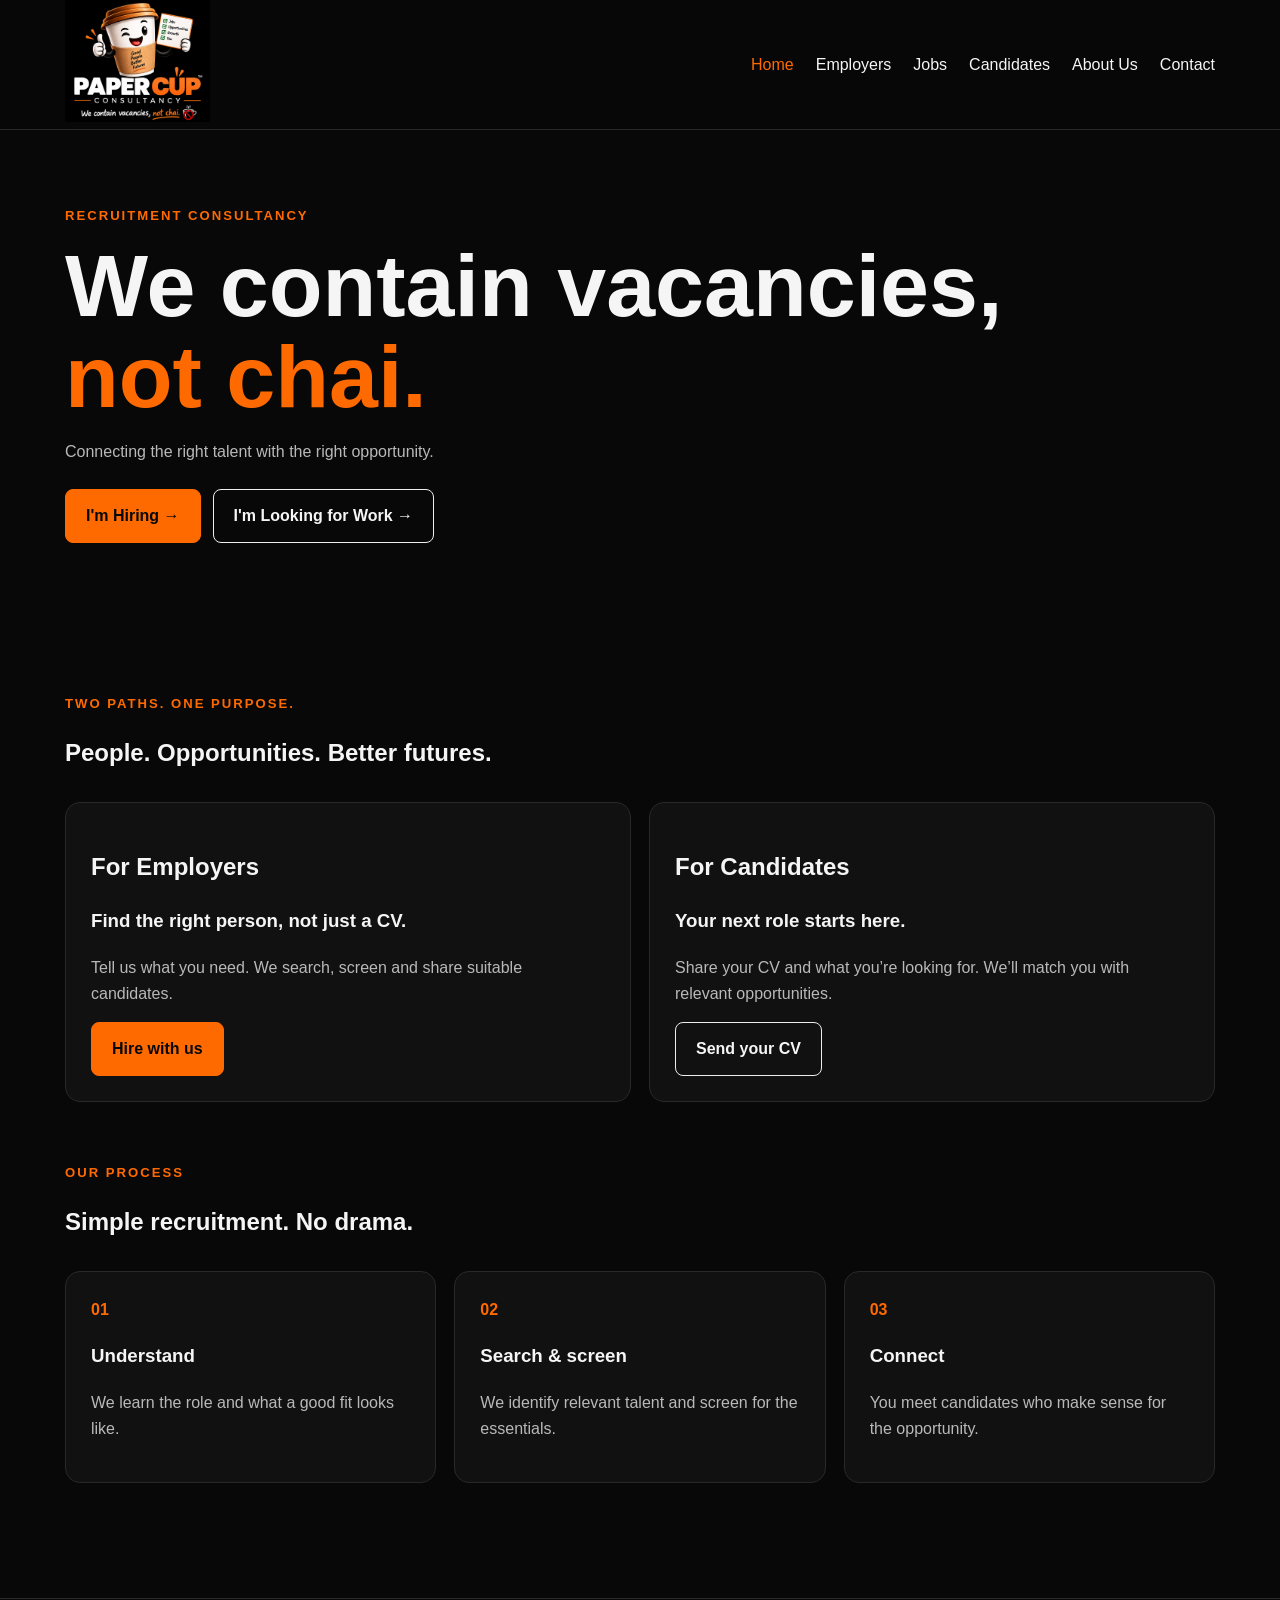
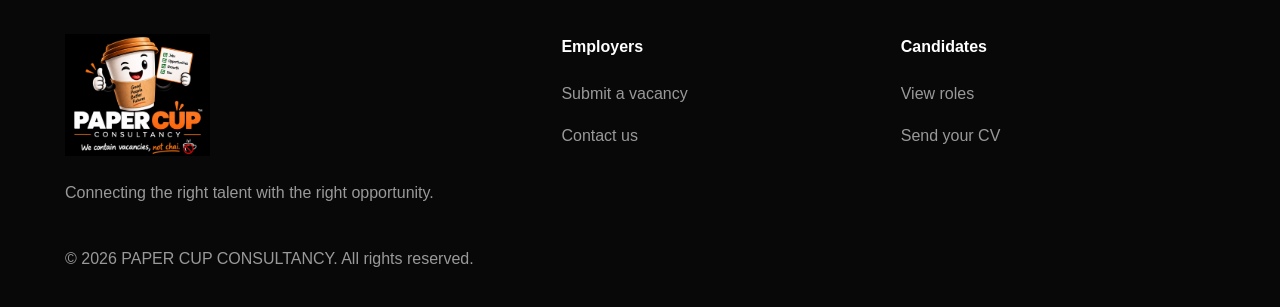
==== index.html @ 393dea78 "Add files via upload" ====
<!doctype html><html><head><meta charset="utf-8"><meta name="viewport" content="width=device-width,initial-scale=1"><title>Home | PAPER CUP CONSULTANCY</title><link rel="stylesheet" href="style.css"></head><body><header><div class="wrap nav"><a href="index.html"><img class="logo" src="logo.png" alt="PAPER CUP CONSULTANCY"></a><button class="menu" onclick="menu()">☰</button><nav class="links"><a class="on" href="index.html">Home</a><a class="" href="employers.html">Employers</a><a class="" href="jobs.html">Jobs</a><a class="" href="candidates.html">Candidates</a><a class="" href="about.html">About Us</a><a class="" href="contact.html">Contact</a></nav></div></header><main><section class="hero"><div class="wrap"><div class="k">Recruitment Consultancy</div><h1>We contain vacancies,<br><span>not chai.</span></h1><p class="lead">Connecting the right talent with the right opportunity.</p><div class="buttons"><a class="btn primary" href="employers.html">I'm Hiring →</a><a class="btn" href="jobs.html">I'm Looking for Work →</a></div></div></section><section class="page"><div class="wrap"><div class="k">Two paths. One purpose.</div><h2>People. Opportunities. Better futures.</h2><div class="grid two"><div class="box"><h2>For Employers</h2><h3>Find the right person, not just a CV.</h3><p>Tell us what you need. We search, screen and share suitable candidates.</p><a class="btn primary" href="employers.html">Hire with us</a></div><div class="box"><h2>For Candidates</h2><h3>Your next role starts here.</h3><p>Share your CV and what you’re looking for. We’ll match you with relevant opportunities.</p><a class="btn" href="candidates.html">Send your CV</a></div></div><div class="k" style="margin-top:60px">Our process</div><h2>Simple recruitment. No drama.</h2><div class="grid"><div class="card"><div class="num">01</div><h3>Understand</h3><p>We learn the role and what a good fit looks like.</p></div><div class="card"><div class="num">02</div><h3>Search & screen</h3><p>We identify relevant talent and screen for the essentials.</p></div><div class="card"><div class="num">03</div><h3>Connect</h3><p>You meet candidates who make sense for the opportunity.</p></div></div></div></section></main><footer><div class="wrap foot"><div><img class="logo" src="logo.png" alt="PAPER CUP CONSULTANCY"><p>Connecting the right talent with the right opportunity.</p></div><div><h4>Employers</h4><p><a href="employers.html">Submit a vacancy</a></p><p><a href="contact.html">Contact us</a></p></div><div><h4>Candidates</h4><p><a href="jobs.html">View roles</a></p><p><a href="candidates.html">Send your CV</a></p></div></div><div class="wrap" style="margin-top:25px">© 2026 PAPER CUP CONSULTANCY. All rights reserved.</div></footer><script src="script.js"></script></body></html>
---- style.css ----
*{box-sizing:border-box}body{margin:0;background:#080808;color:#f5f5f5;font:16px Arial,sans-serif;line-height:1.6}a{color:inherit;text-decoration:none}.wrap{max-width:1150px;width:92%;margin:auto}header{position:sticky;top:0;background:#080808ee;border-bottom:1px solid #292929;z-index:5}.nav{min-height:75px;display:flex;align-items:center;justify-content:space-between}.logo{width:145px}.links{display:flex;gap:22px}.links a:hover,.links .on{color:#ff6a00}.menu{display:none;background:#111;color:white;border:1px solid #444;border-radius:8px;padding:8px 11px}.hero,.page{padding:75px 0}.hero h1,.page h1{font-size:clamp(2.6rem,7vw,5.5rem);line-height:1.03;margin:15px 0}.hero h1 span{color:#ff6a00}.k{color:#ff6a00;font-weight:bold;letter-spacing:2px;text-transform:uppercase;font-size:.82rem}.lead,.page>div>p,.card p,.box p{color:#b9b9b9}.buttons{display:flex;gap:12px;flex-wrap:wrap;margin-top:25px}.btn{padding:13px 20px;border-radius:8px;font-weight:bold;border:1px solid #eee;display:inline-block}.primary{background:#ff6a00;color:#080808;border-color:#ff6a00}.wa{border-color:#25c56f;color:#25c56f}.grid{display:grid;grid-template-columns:repeat(3,1fr);gap:18px;margin-top:30px}.grid.two{grid-template-columns:repeat(2,1fr)}.card,.box{background:#111;border:1px solid #292929;border-radius:15px;padding:25px}.num{color:#ff6a00;font-weight:bold}.step{display:flex;gap:16px;border-bottom:1px solid #292929;padding:20px 0}.step:last-child{border:0}.circle{min-width:42px;height:42px;border:1px solid #ff6a00;border-radius:50%;display:grid;place-items:center;color:#ff6a00;font-weight:bold}.form{margin-top:25px}.fields{display:grid;grid-template-columns:1fr 1fr;gap:15px}.full{grid-column:1/-1}.field{display:flex;flex-direction:column;gap:7px}input,select,textarea{background:#090909;color:white;border:1px solid #3a3a3a;border-radius:7px;padding:12px;font:inherit}textarea{min-height:130px}footer{border-top:1px solid #292929;padding:35px 0;margin-top:40px;color:#999}.foot{display:grid;grid-template-columns:1.5fr 1fr 1fr;gap:25px}.foot h4{color:#fff;margin-top:0}.empty{text-align:center;border:1px dashed #444;border-radius:15px;padding:45px}li{margin:10px 0}li::marker{color:#25c56f}@media(max-width:760px){.links{display:none;position:absolute;top:75px;left:4%;right:4%;background:#0d0d0d;padding:12px;flex-direction:column}.links.open{display:flex}.menu{display:block}.grid,.grid.two,.foot,.fields{grid-template-columns:1fr}.full{grid-column:auto}.hero,.page{padding:55px 0}.logo{width:120px}}
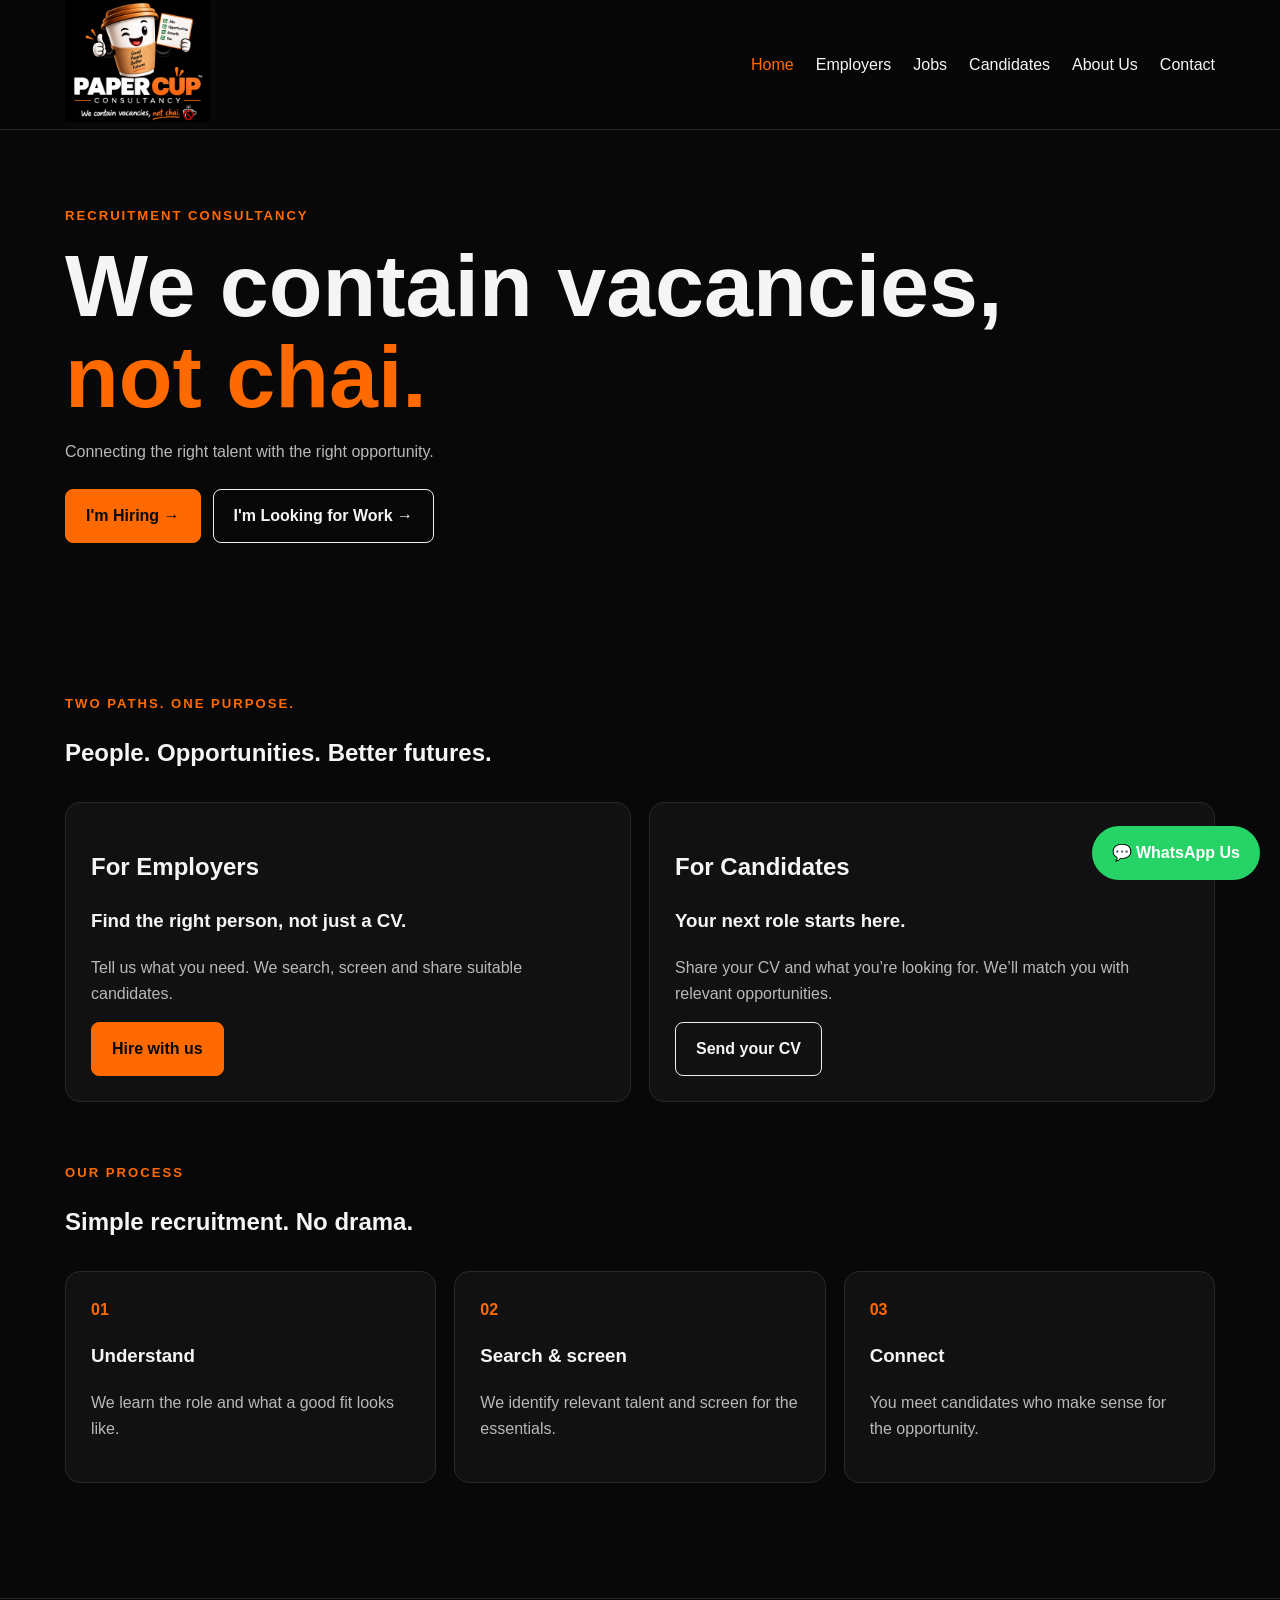
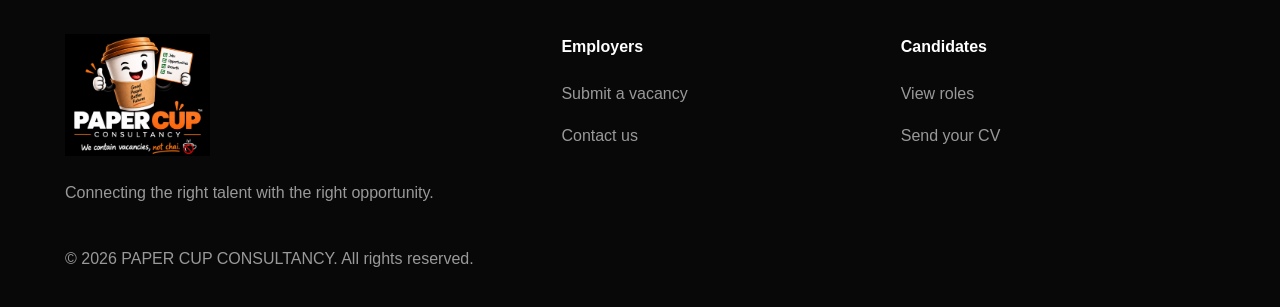
==== commit 50a7b720: "Update index.html" ====
--- a/index.html
+++ b/index.html
@@ -1 +1,3 @@
-<!doctype html><html><head><meta charset="utf-8"><meta name="viewport" content="width=device-width,initial-scale=1"><title>Home | PAPER CUP CONSULTANCY</title><link rel="stylesheet" href="style.css"></head><body><header><div class="wrap nav"><a href="index.html"><img class="logo" src="logo.png" alt="PAPER CUP CONSULTANCY"></a><button class="menu" onclick="menu()">☰</button><nav class="links"><a class="on" href="index.html">Home</a><a class="" href="employers.html">Employers</a><a class="" href="jobs.html">Jobs</a><a class="" href="candidates.html">Candidates</a><a class="" href="about.html">About Us</a><a class="" href="contact.html">Contact</a></nav></div></header><main><section class="hero"><div class="wrap"><div class="k">Recruitment Consultancy</div><h1>We contain vacancies,<br><span>not chai.</span></h1><p class="lead">Connecting the right talent with the right opportunity.</p><div class="buttons"><a class="btn primary" href="employers.html">I'm Hiring →</a><a class="btn" href="jobs.html">I'm Looking for Work →</a></div></div></section><section class="page"><div class="wrap"><div class="k">Two paths. One purpose.</div><h2>People. Opportunities. Better futures.</h2><div class="grid two"><div class="box"><h2>For Employers</h2><h3>Find the right person, not just a CV.</h3><p>Tell us what you need. We search, screen and share suitable candidates.</p><a class="btn primary" href="employers.html">Hire with us</a></div><div class="box"><h2>For Candidates</h2><h3>Your next role starts here.</h3><p>Share your CV and what you’re looking for. We’ll match you with relevant opportunities.</p><a class="btn" href="candidates.html">Send your CV</a></div></div><div class="k" style="margin-top:60px">Our process</div><h2>Simple recruitment. No drama.</h2><div class="grid"><div class="card"><div class="num">01</div><h3>Understand</h3><p>We learn the role and what a good fit looks like.</p></div><div class="card"><div class="num">02</div><h3>Search & screen</h3><p>We identify relevant talent and screen for the essentials.</p></div><div class="card"><div class="num">03</div><h3>Connect</h3><p>You meet candidates who make sense for the opportunity.</p></div></div></div></section></main><footer><div class="wrap foot"><div><img class="logo" src="logo.png" alt="PAPER CUP CONSULTANCY"><p>Connecting the right talent with the right opportunity.</p></div><div><h4>Employers</h4><p><a href="employers.html">Submit a vacancy</a></p><p><a href="contact.html">Contact us</a></p></div><div><h4>Candidates</h4><p><a href="jobs.html">View roles</a></p><p><a href="candidates.html">Send your CV</a></p></div></div><div class="wrap" style="margin-top:25px">© 2026 PAPER CUP CONSULTANCY. All rights reserved.</div></footer><script src="script.js"></script></body></html>+<!doctype html><html><head><meta charset="utf-8"><meta name="viewport" content="width=device-width,initial-scale=1"><title>Home | PAPER CUP CONSULTANCY</title><link rel="stylesheet" href="style.css"></head><body><header><div class="wrap nav"><a href="index.html"><img class="logo" src="logo.png" alt="PAPER CUP CONSULTANCY"></a><button class="menu" onclick="menu()">☰</button><nav class="links"><a class="on" href="index.html">Home</a><a class="" href="employers.html">Employers</a><a class="" href="jobs.html">Jobs</a><a class="" href="candidates.html">Candidates</a><a class="" href="about.html">About Us</a><a class="" href="contact.html">Contact</a></nav></div></header><main><section class="hero"><div class="wrap"><div class="k">Recruitment Consultancy</div><h1>We contain vacancies,<br><span>not chai.</span></h1><p class="lead">Connecting the right talent with the right opportunity.</p><div class="buttons"><a class="btn primary" href="employers.html">I'm Hiring →</a><a class="btn" href="jobs.html">I'm Looking for Work →</a></div></div></section><section class="page"><div class="wrap"><div class="k">Two paths. One purpose.</div><h2>People. Opportunities. Better futures.</h2><div class="grid two"><div class="box"><h2>For Employers</h2><h3>Find the right person, not just a CV.</h3><p>Tell us what you need. We search, screen and share suitable candidates.</p><a class="btn primary" href="employers.html">Hire with us</a></div><div class="box"><h2>For Candidates</h2><h3>Your next role starts here.</h3><p>Share your CV and what you’re looking for. We’ll match you with relevant opportunities.</p><a class="btn" href="candidates.html">Send your CV</a></div></div><div class="k" style="margin-top:60px">Our process</div><h2>Simple recruitment. No drama.</h2><div class="grid"><div class="card"><div class="num">01</div><h3>Understand</h3><p>We learn the role and what a good fit looks like.</p></div><div class="card"><div class="num">02</div><h3>Search & screen</h3><p>We identify relevant talent and screen for the essentials.</p></div><div class="card"><div class="num">03</div><h3>Connect</h3><p>You meet candidates who make sense for the opportunity.</p></div></div></div></section></main><footer><div class="wrap foot"><div><img class="logo" src="logo.png" alt="PAPER CUP CONSULTANCY"><p>Connecting the right talent with the right opportunity.</p></div><div><h4>Employers</h4><p><a href="employers.html">Submit a vacancy</a></p><p><a href="contact.html">Contact us</a></p></div><div><h4>Candidates</h4><p><a href="jobs.html">View roles</a></p><p><a href="candidates.html">Send your CV</a></p></div></div><div class="wrap" style="margin-top:25px">© 2026 PAPER CUP CONSULTANCY. All rights reserved.</div></footer><script src="script.js"></script><a href="https://wa.me/917028877510" target="_blank" style="position:fixed;bottom:20px;right:20px;background:#25D366;color:white;padding:14px 20px;border-radius:50px;text-decoration:none;font-weight:bold;z-index:9999;">
+💬 WhatsApp Us
+</a></body></html>
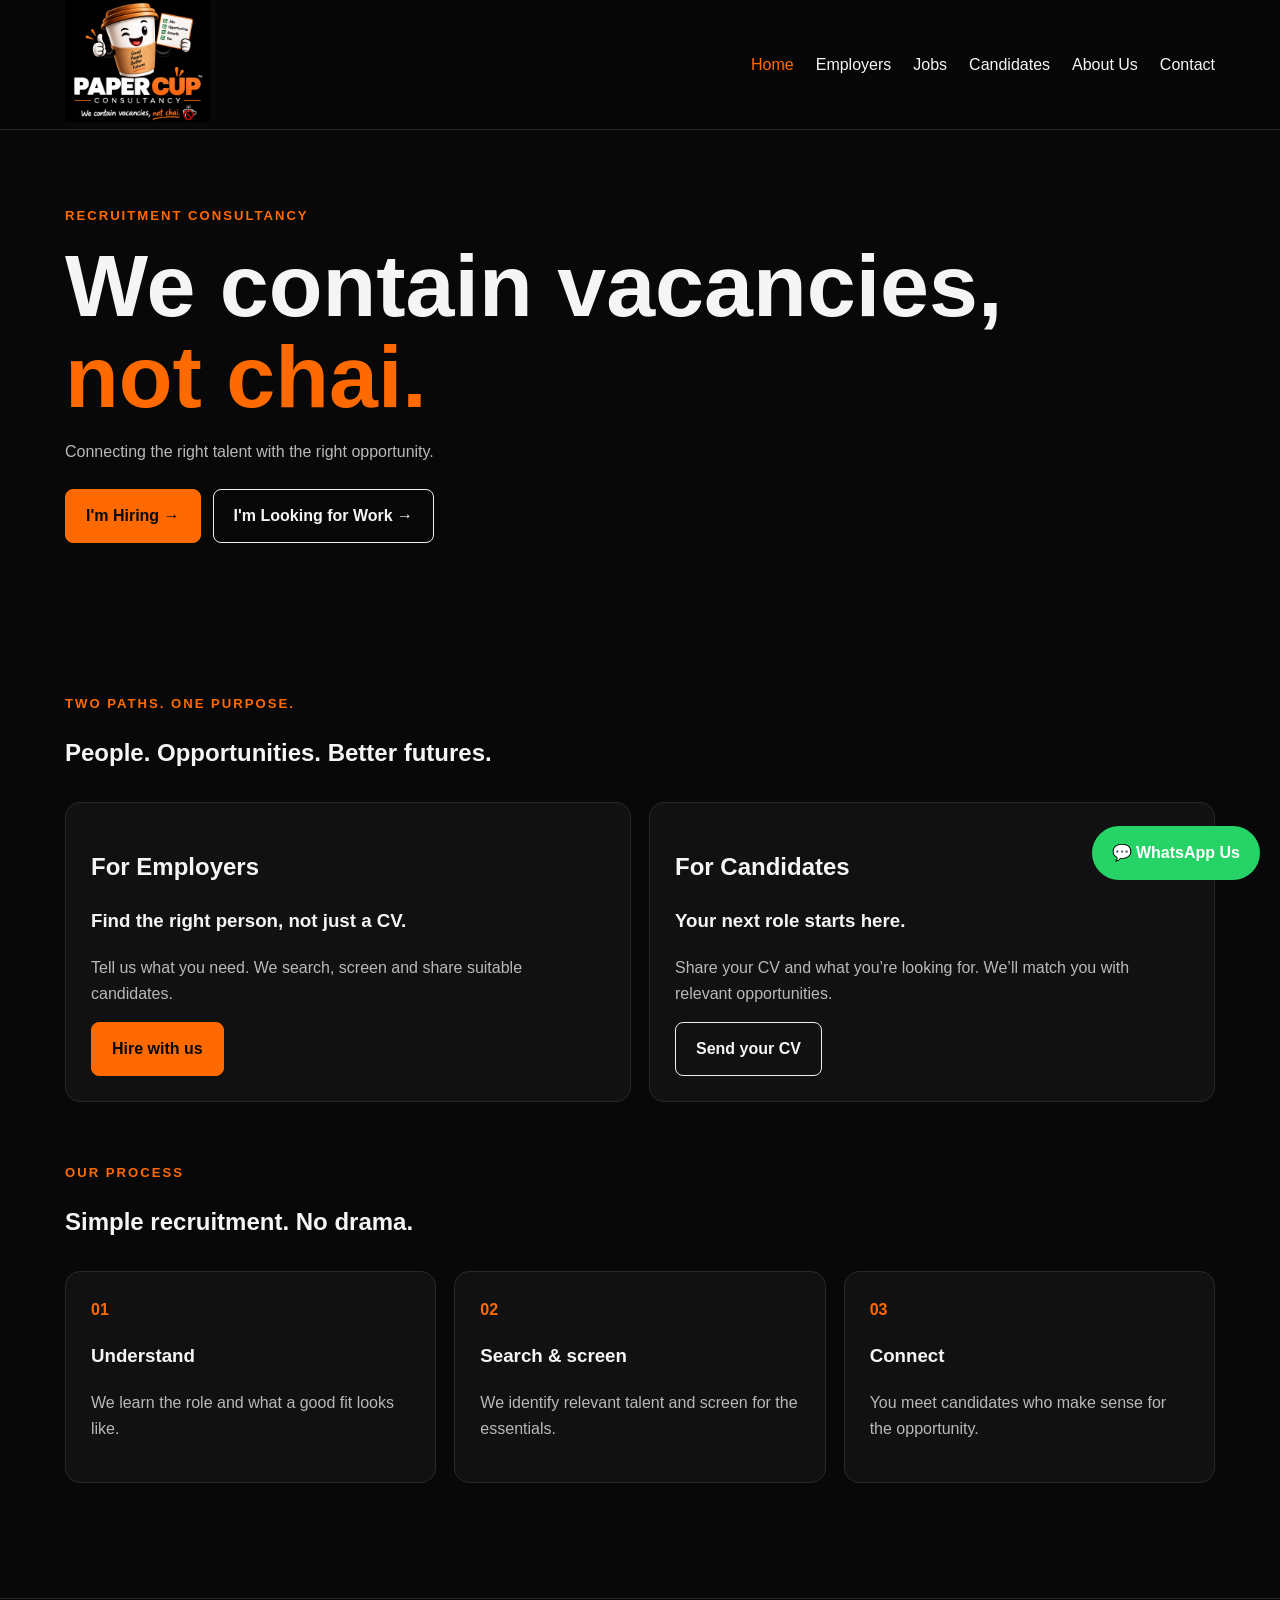
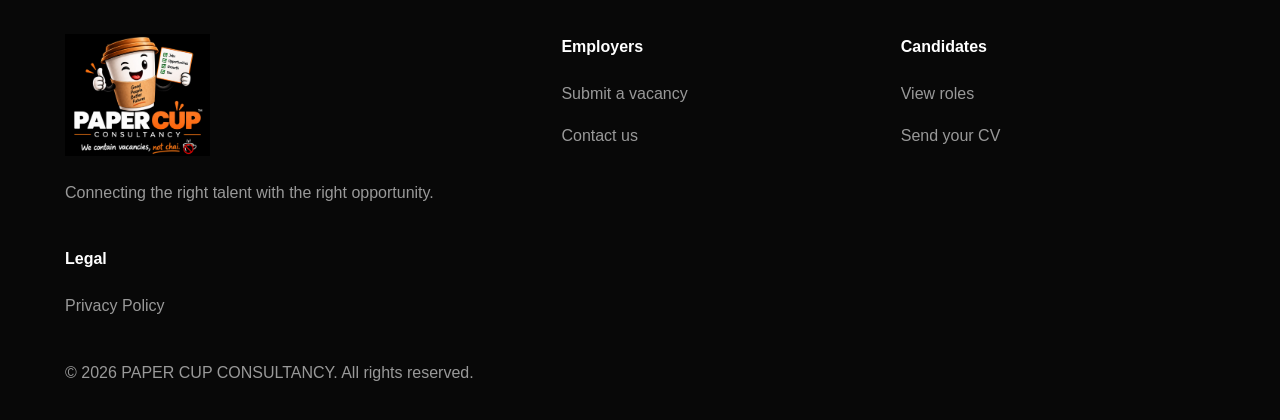
==== commit b32ed825: "Update index.html" ====
--- a/index.html
+++ b/index.html
@@ -1,3 +1,3 @@
-<!doctype html><html><head><meta charset="utf-8"><meta name="viewport" content="width=device-width,initial-scale=1"><title>Home | PAPER CUP CONSULTANCY</title><link rel="stylesheet" href="style.css"></head><body><header><div class="wrap nav"><a href="index.html"><img class="logo" src="logo.png" alt="PAPER CUP CONSULTANCY"></a><button class="menu" onclick="menu()">☰</button><nav class="links"><a class="on" href="index.html">Home</a><a class="" href="employers.html">Employers</a><a class="" href="jobs.html">Jobs</a><a class="" href="candidates.html">Candidates</a><a class="" href="about.html">About Us</a><a class="" href="contact.html">Contact</a></nav></div></header><main><section class="hero"><div class="wrap"><div class="k">Recruitment Consultancy</div><h1>We contain vacancies,<br><span>not chai.</span></h1><p class="lead">Connecting the right talent with the right opportunity.</p><div class="buttons"><a class="btn primary" href="employers.html">I'm Hiring →</a><a class="btn" href="jobs.html">I'm Looking for Work →</a></div></div></section><section class="page"><div class="wrap"><div class="k">Two paths. One purpose.</div><h2>People. Opportunities. Better futures.</h2><div class="grid two"><div class="box"><h2>For Employers</h2><h3>Find the right person, not just a CV.</h3><p>Tell us what you need. We search, screen and share suitable candidates.</p><a class="btn primary" href="employers.html">Hire with us</a></div><div class="box"><h2>For Candidates</h2><h3>Your next role starts here.</h3><p>Share your CV and what you’re looking for. We’ll match you with relevant opportunities.</p><a class="btn" href="candidates.html">Send your CV</a></div></div><div class="k" style="margin-top:60px">Our process</div><h2>Simple recruitment. No drama.</h2><div class="grid"><div class="card"><div class="num">01</div><h3>Understand</h3><p>We learn the role and what a good fit looks like.</p></div><div class="card"><div class="num">02</div><h3>Search & screen</h3><p>We identify relevant talent and screen for the essentials.</p></div><div class="card"><div class="num">03</div><h3>Connect</h3><p>You meet candidates who make sense for the opportunity.</p></div></div></div></section></main><footer><div class="wrap foot"><div><img class="logo" src="logo.png" alt="PAPER CUP CONSULTANCY"><p>Connecting the right talent with the right opportunity.</p></div><div><h4>Employers</h4><p><a href="employers.html">Submit a vacancy</a></p><p><a href="contact.html">Contact us</a></p></div><div><h4>Candidates</h4><p><a href="jobs.html">View roles</a></p><p><a href="candidates.html">Send your CV</a></p></div></div><div class="wrap" style="margin-top:25px">© 2026 PAPER CUP CONSULTANCY. All rights reserved.</div></footer><script src="script.js"></script><a href="https://wa.me/917028877510" target="_blank" style="position:fixed;bottom:20px;right:20px;background:#25D366;color:white;padding:14px 20px;border-radius:50px;text-decoration:none;font-weight:bold;z-index:9999;">
+<!doctype html><html><head><meta charset="utf-8"><meta name="viewport" content="width=device-width,initial-scale=1"><title>Home | PAPER CUP CONSULTANCY</title><link rel="stylesheet" href="style.css"></head><body><header><div class="wrap nav"><a href="index.html"><img class="logo" src="logo.png" alt="PAPER CUP CONSULTANCY"></a><button class="menu" onclick="menu()">☰</button><nav class="links"><a class="on" href="index.html">Home</a><a class="" href="employers.html">Employers</a><a class="" href="jobs.html">Jobs</a><a class="" href="candidates.html">Candidates</a><a class="" href="about.html">About Us</a><a class="" href="contact.html">Contact</a></nav></div></header><main><section class="hero"><div class="wrap"><div class="k">Recruitment Consultancy</div><h1>We contain vacancies,<br><span>not chai.</span></h1><p class="lead">Connecting the right talent with the right opportunity.</p><div class="buttons"><a class="btn primary" href="employers.html">I'm Hiring →</a><a class="btn" href="jobs.html">I'm Looking for Work →</a></div></div></section><section class="page"><div class="wrap"><div class="k">Two paths. One purpose.</div><h2>People. Opportunities. Better futures.</h2><div class="grid two"><div class="box"><h2>For Employers</h2><h3>Find the right person, not just a CV.</h3><p>Tell us what you need. We search, screen and share suitable candidates.</p><a class="btn primary" href="employers.html">Hire with us</a></div><div class="box"><h2>For Candidates</h2><h3>Your next role starts here.</h3><p>Share your CV and what you’re looking for. We’ll match you with relevant opportunities.</p><a class="btn" href="candidates.html">Send your CV</a></div></div><div class="k" style="margin-top:60px">Our process</div><h2>Simple recruitment. No drama.</h2><div class="grid"><div class="card"><div class="num">01</div><h3>Understand</h3><p>We learn the role and what a good fit looks like.</p></div><div class="card"><div class="num">02</div><h3>Search & screen</h3><p>We identify relevant talent and screen for the essentials.</p></div><div class="card"><div class="num">03</div><h3>Connect</h3><p>You meet candidates who make sense for the opportunity.</p></div></div></div></section></main><footer><div class="wrap foot"><div><img class="logo" src="logo.png" alt="PAPER CUP CONSULTANCY"><p>Connecting the right talent with the right opportunity.</p></div><div><h4>Employers</h4><p><a href="employers.html">Submit a vacancy</a></p><p><a href="contact.html">Contact us</a></p></div><div><h4>Candidates</h4><p><a href="jobs.html">View roles</a></p><p><a href="candidates.html">Send your CV</a></p></div><div><h4>Legal</h4><p><a href="privacy-policy.html">Privacy Policy</a></p></div></div><div class="wrap" style="margin-top:25px">© 2026 PAPER CUP CONSULTANCY. All rights reserved.</div></footer><script src="script.js"></script><a href="https://wa.me/917028877510" target="_blank" style="position:fixed;bottom:20px;right:20px;background:#25D366;color:white;padding:14px 20px;border-radius:50px;text-decoration:none;font-weight:bold;z-index:9999;">
 💬 WhatsApp Us
 </a></body></html>
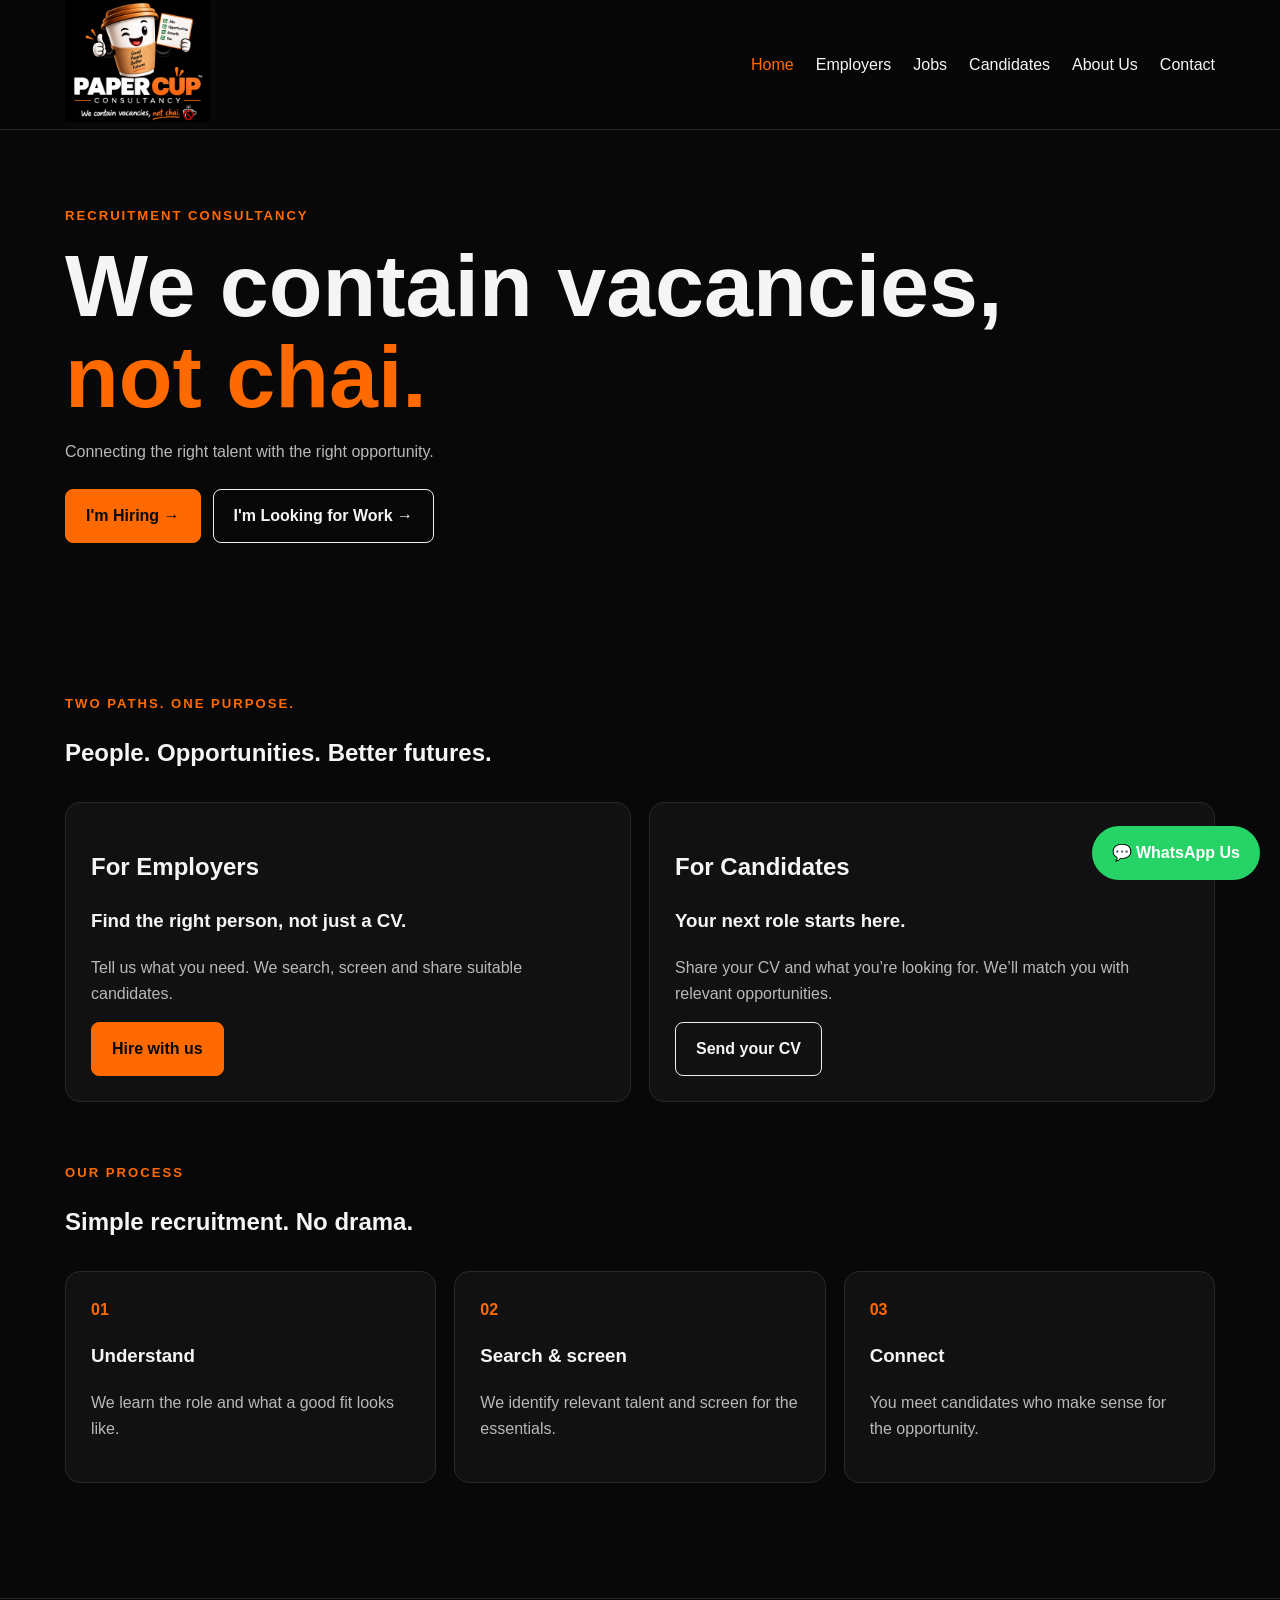
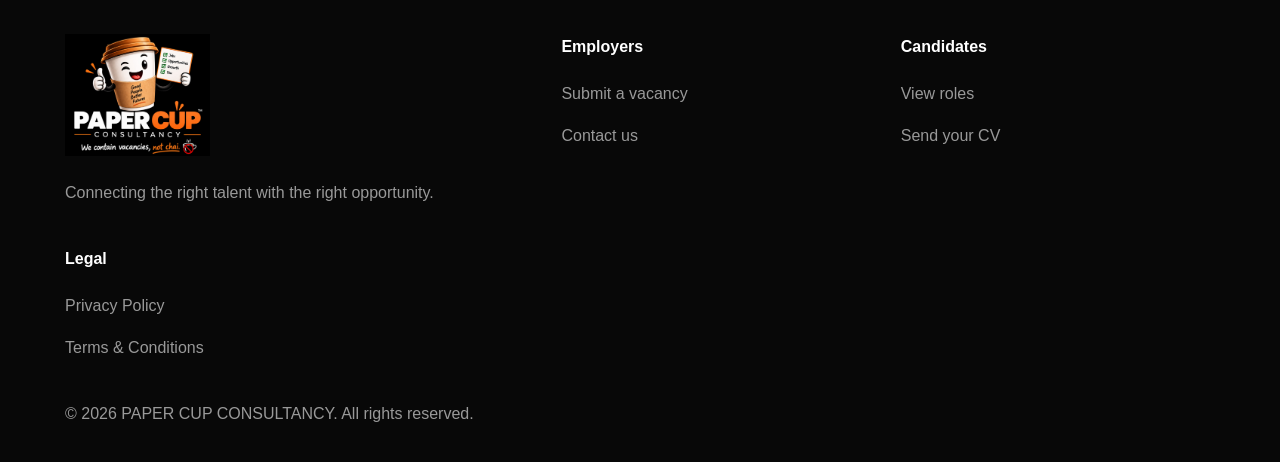
==== commit 0e5c2e0b: "Update index.html" ====
--- a/index.html
+++ b/index.html
@@ -1,3 +1,3 @@
-<!doctype html><html><head><meta charset="utf-8"><meta name="viewport" content="width=device-width,initial-scale=1"><title>Home | PAPER CUP CONSULTANCY</title><link rel="stylesheet" href="style.css"></head><body><header><div class="wrap nav"><a href="index.html"><img class="logo" src="logo.png" alt="PAPER CUP CONSULTANCY"></a><button class="menu" onclick="menu()">☰</button><nav class="links"><a class="on" href="index.html">Home</a><a class="" href="employers.html">Employers</a><a class="" href="jobs.html">Jobs</a><a class="" href="candidates.html">Candidates</a><a class="" href="about.html">About Us</a><a class="" href="contact.html">Contact</a></nav></div></header><main><section class="hero"><div class="wrap"><div class="k">Recruitment Consultancy</div><h1>We contain vacancies,<br><span>not chai.</span></h1><p class="lead">Connecting the right talent with the right opportunity.</p><div class="buttons"><a class="btn primary" href="employers.html">I'm Hiring →</a><a class="btn" href="jobs.html">I'm Looking for Work →</a></div></div></section><section class="page"><div class="wrap"><div class="k">Two paths. One purpose.</div><h2>People. Opportunities. Better futures.</h2><div class="grid two"><div class="box"><h2>For Employers</h2><h3>Find the right person, not just a CV.</h3><p>Tell us what you need. We search, screen and share suitable candidates.</p><a class="btn primary" href="employers.html">Hire with us</a></div><div class="box"><h2>For Candidates</h2><h3>Your next role starts here.</h3><p>Share your CV and what you’re looking for. We’ll match you with relevant opportunities.</p><a class="btn" href="candidates.html">Send your CV</a></div></div><div class="k" style="margin-top:60px">Our process</div><h2>Simple recruitment. No drama.</h2><div class="grid"><div class="card"><div class="num">01</div><h3>Understand</h3><p>We learn the role and what a good fit looks like.</p></div><div class="card"><div class="num">02</div><h3>Search & screen</h3><p>We identify relevant talent and screen for the essentials.</p></div><div class="card"><div class="num">03</div><h3>Connect</h3><p>You meet candidates who make sense for the opportunity.</p></div></div></div></section></main><footer><div class="wrap foot"><div><img class="logo" src="logo.png" alt="PAPER CUP CONSULTANCY"><p>Connecting the right talent with the right opportunity.</p></div><div><h4>Employers</h4><p><a href="employers.html">Submit a vacancy</a></p><p><a href="contact.html">Contact us</a></p></div><div><h4>Candidates</h4><p><a href="jobs.html">View roles</a></p><p><a href="candidates.html">Send your CV</a></p></div><div><h4>Legal</h4><p><a href="privacy-policy.html">Privacy Policy</a></p></div></div><div class="wrap" style="margin-top:25px">© 2026 PAPER CUP CONSULTANCY. All rights reserved.</div></footer><script src="script.js"></script><a href="https://wa.me/917028877510" target="_blank" style="position:fixed;bottom:20px;right:20px;background:#25D366;color:white;padding:14px 20px;border-radius:50px;text-decoration:none;font-weight:bold;z-index:9999;">
+<!doctype html><html><head><meta charset="utf-8"><meta name="viewport" content="width=device-width,initial-scale=1"><title>Home | PAPER CUP CONSULTANCY</title><link rel="stylesheet" href="style.css"></head><body><header><div class="wrap nav"><a href="index.html"><img class="logo" src="logo.png" alt="PAPER CUP CONSULTANCY"></a><button class="menu" onclick="menu()">☰</button><nav class="links"><a class="on" href="index.html">Home</a><a class="" href="employers.html">Employers</a><a class="" href="jobs.html">Jobs</a><a class="" href="candidates.html">Candidates</a><a class="" href="about.html">About Us</a><a class="" href="contact.html">Contact</a></nav></div></header><main><section class="hero"><div class="wrap"><div class="k">Recruitment Consultancy</div><h1>We contain vacancies,<br><span>not chai.</span></h1><p class="lead">Connecting the right talent with the right opportunity.</p><div class="buttons"><a class="btn primary" href="employers.html">I'm Hiring →</a><a class="btn" href="jobs.html">I'm Looking for Work →</a></div></div></section><section class="page"><div class="wrap"><div class="k">Two paths. One purpose.</div><h2>People. Opportunities. Better futures.</h2><div class="grid two"><div class="box"><h2>For Employers</h2><h3>Find the right person, not just a CV.</h3><p>Tell us what you need. We search, screen and share suitable candidates.</p><a class="btn primary" href="employers.html">Hire with us</a></div><div class="box"><h2>For Candidates</h2><h3>Your next role starts here.</h3><p>Share your CV and what you’re looking for. We’ll match you with relevant opportunities.</p><a class="btn" href="candidates.html">Send your CV</a></div></div><div class="k" style="margin-top:60px">Our process</div><h2>Simple recruitment. No drama.</h2><div class="grid"><div class="card"><div class="num">01</div><h3>Understand</h3><p>We learn the role and what a good fit looks like.</p></div><div class="card"><div class="num">02</div><h3>Search & screen</h3><p>We identify relevant talent and screen for the essentials.</p></div><div class="card"><div class="num">03</div><h3>Connect</h3><p>You meet candidates who make sense for the opportunity.</p></div></div></div></section></main><footer><div class="wrap foot"><div><img class="logo" src="logo.png" alt="PAPER CUP CONSULTANCY"><p>Connecting the right talent with the right opportunity.</p></div><div><h4>Employers</h4><p><a href="employers.html">Submit a vacancy</a></p><p><a href="contact.html">Contact us</a></p></div><div><h4>Candidates</h4><p><a href="jobs.html">View roles</a></p><p><a href="candidates.html">Send your CV</a></p></div><div><h4>Legal</h4><p><a href="privacy-policy.html">Privacy Policy</a></p><p><a href="terms-and-conditions.html">Terms & Conditions</a></p></div></div><div class="wrap" style="margin-top:25px">© 2026 PAPER CUP CONSULTANCY. All rights reserved.</div></footer><script src="script.js"></script><a href="https://wa.me/917028877510" target="_blank" style="position:fixed;bottom:20px;right:20px;background:#25D366;color:white;padding:14px 20px;border-radius:50px;text-decoration:none;font-weight:bold;z-index:9999;">
 💬 WhatsApp Us
 </a></body></html>
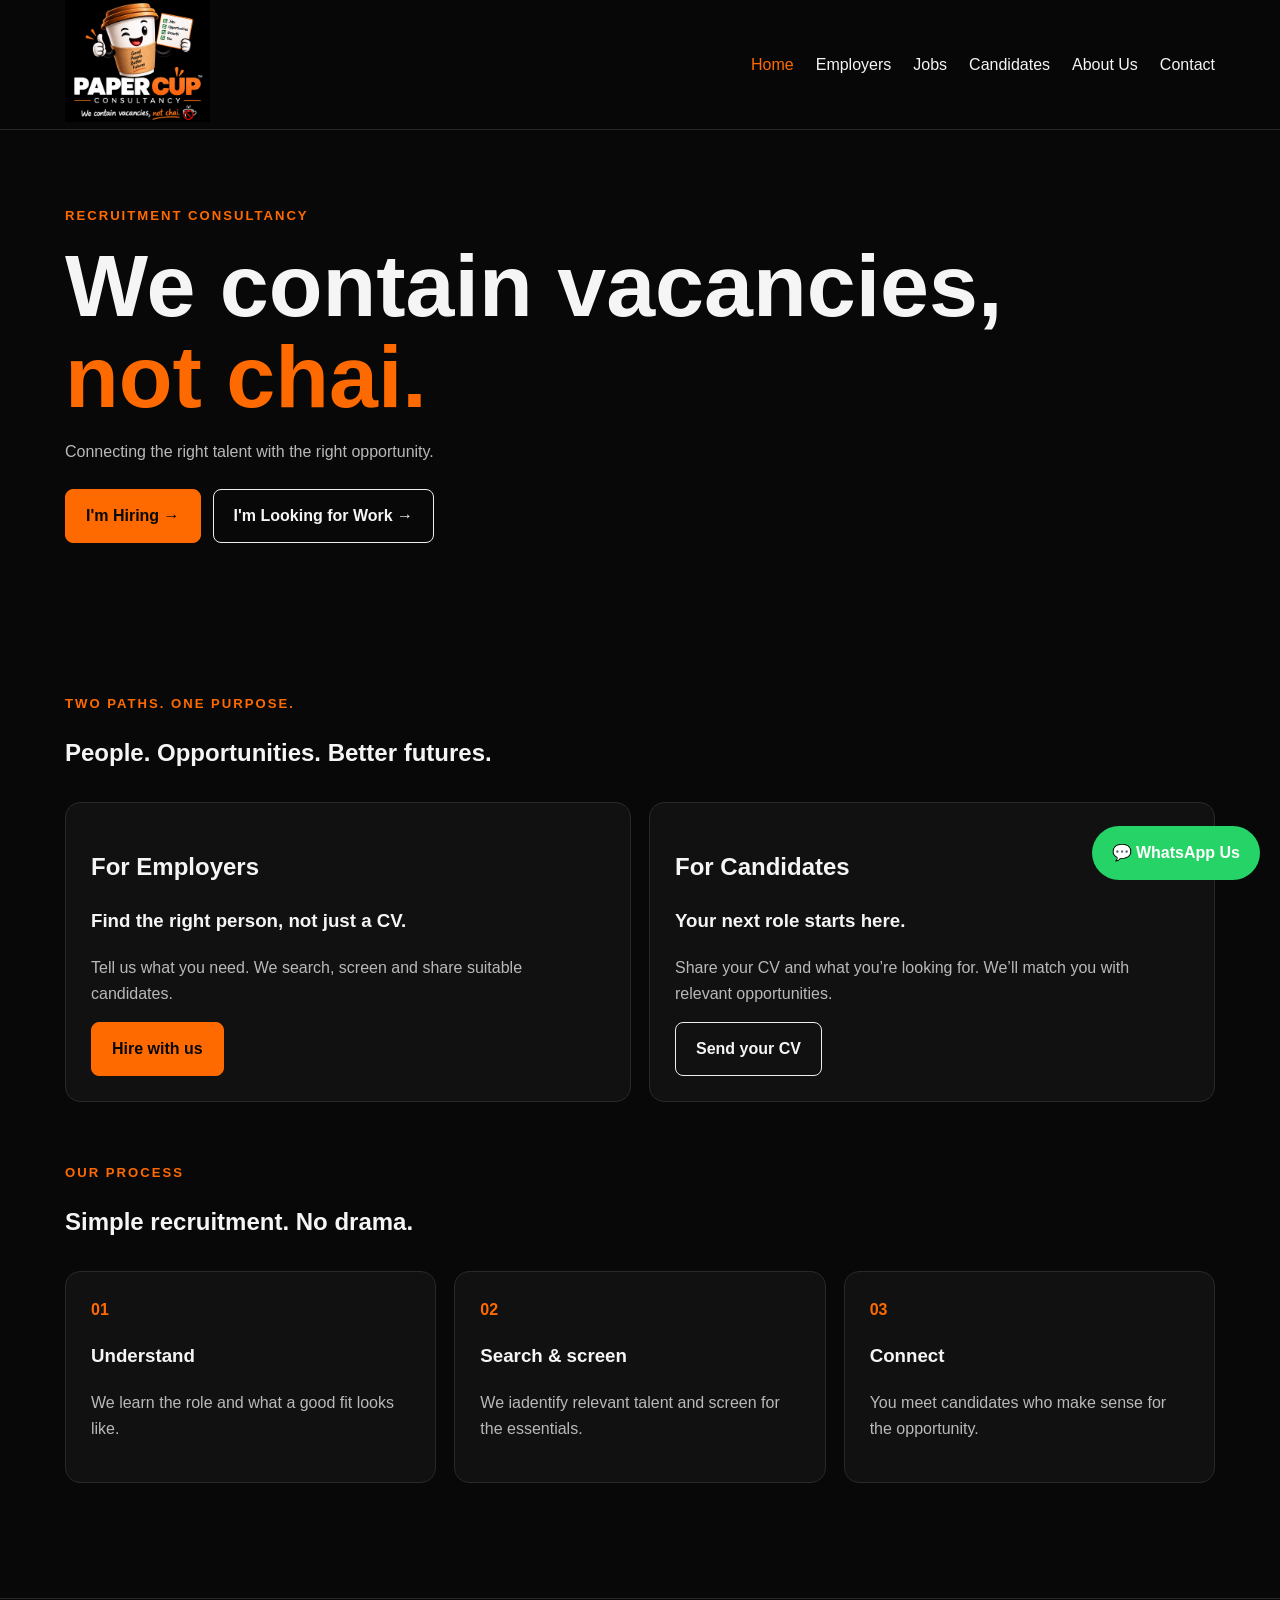
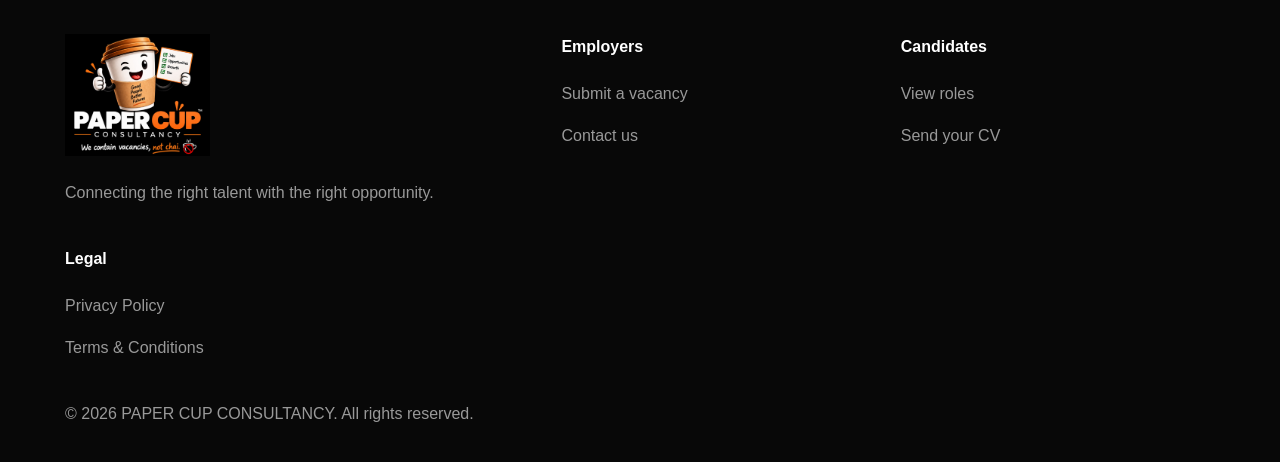
==== commit b06e759e: "Update index.html" ====
--- a/index.html
+++ b/index.html
@@ -1,3 +1,3 @@
-<!doctype html><html><head><meta charset="utf-8"><meta name="viewport" content="width=device-width,initial-scale=1"><title>Home | PAPER CUP CONSULTANCY</title><link rel="stylesheet" href="style.css"></head><body><header><div class="wrap nav"><a href="index.html"><img class="logo" src="logo.png" alt="PAPER CUP CONSULTANCY"></a><button class="menu" onclick="menu()">☰</button><nav class="links"><a class="on" href="index.html">Home</a><a class="" href="employers.html">Employers</a><a class="" href="jobs.html">Jobs</a><a class="" href="candidates.html">Candidates</a><a class="" href="about.html">About Us</a><a class="" href="contact.html">Contact</a></nav></div></header><main><section class="hero"><div class="wrap"><div class="k">Recruitment Consultancy</div><h1>We contain vacancies,<br><span>not chai.</span></h1><p class="lead">Connecting the right talent with the right opportunity.</p><div class="buttons"><a class="btn primary" href="employers.html">I'm Hiring →</a><a class="btn" href="jobs.html">I'm Looking for Work →</a></div></div></section><section class="page"><div class="wrap"><div class="k">Two paths. One purpose.</div><h2>People. Opportunities. Better futures.</h2><div class="grid two"><div class="box"><h2>For Employers</h2><h3>Find the right person, not just a CV.</h3><p>Tell us what you need. We search, screen and share suitable candidates.</p><a class="btn primary" href="employers.html">Hire with us</a></div><div class="box"><h2>For Candidates</h2><h3>Your next role starts here.</h3><p>Share your CV and what you’re looking for. We’ll match you with relevant opportunities.</p><a class="btn" href="candidates.html">Send your CV</a></div></div><div class="k" style="margin-top:60px">Our process</div><h2>Simple recruitment. No drama.</h2><div class="grid"><div class="card"><div class="num">01</div><h3>Understand</h3><p>We learn the role and what a good fit looks like.</p></div><div class="card"><div class="num">02</div><h3>Search & screen</h3><p>We identify relevant talent and screen for the essentials.</p></div><div class="card"><div class="num">03</div><h3>Connect</h3><p>You meet candidates who make sense for the opportunity.</p></div></div></div></section></main><footer><div class="wrap foot"><div><img class="logo" src="logo.png" alt="PAPER CUP CONSULTANCY"><p>Connecting the right talent with the right opportunity.</p></div><div><h4>Employers</h4><p><a href="employers.html">Submit a vacancy</a></p><p><a href="contact.html">Contact us</a></p></div><div><h4>Candidates</h4><p><a href="jobs.html">View roles</a></p><p><a href="candidates.html">Send your CV</a></p></div><div><h4>Legal</h4><p><a href="privacy-policy.html">Privacy Policy</a></p><p><a href="terms-and-conditions.html">Terms & Conditions</a></p></div></div><div class="wrap" style="margin-top:25px">© 2026 PAPER CUP CONSULTANCY. All rights reserved.</div></footer><script src="script.js"></script><a href="https://wa.me/917028877510" target="_blank" style="position:fixed;bottom:20px;right:20px;background:#25D366;color:white;padding:14px 20px;border-radius:50px;text-decoration:none;font-weight:bold;z-index:9999;">
+<!doctype html><html><head><meta charset="utf-8"><meta name="viewport" content="width=device-width,initial-scale=1"><title>Home | PAPER CUP CONSULTANCY</title><link rel="stylesheet" href="style.css"></head><body><header><div class="wrap nav"><a href="index.html"><img class="logo" src="logo.png" alt="PAPER CUP CONSULTANCY"></a><button class="menu" onclick="menu()">☰</button><nav class="links"><a class="on" href="index.html">Home</a><a class="" href="employers.html">Employers</a><a class="" href="jobs.html">Jobs</a><a class="" href="candidates.html">Candidates</a><a class="" href="about.html">About Us</a><a class="" href="contact.html">Contact</a></nav></div></header><main><section class="hero"><div class="wrap"><div class="k">Recruitment Consultancy</div><h1>We contain vacancies,<br><span>not chai.</span></h1><p class="lead">Connecting the right talent with the right opportunity.</p><div class="buttons"><a class="btn primary" href="employers.html">I'm Hiring →</a><a class="btn" href="jobs.html">I'm Looking for Work →</a></div></div></section><section class="page"><div class="wrap"><div class="k">Two paths. One purpose.</div><h2>People. Opportunities. Better futures.</h2><div class="grid two"><div class="box"><h2>For Employers</h2><h3>Find the right person, not just a CV.</h3><p>Tell us what you need. We search, screen and share suitable candidates.</p><a class="btn primary" href="employers.html">Hire with us</a></div><div class="box"><h2>For Candidates</h2><h3>Your next role starts here.</h3><p>Share your CV and what you’re looking for. We’ll match you with relevant opportunities.</p><a class="btn" href="candidates.html">Send your CV</a></div></div><div class="k" style="margin-top:60px">Our process</div><h2>Simple recruitment. No drama.</h2><div class="grid"><div class="card"><div class="num">01</div><h3>Understand</h3><p>We learn the role and what a good fit looks like.</p></div><div class="card"><div class="num">02</div><h3>Search & screen</h3><p>We iadentify relevant talent and screen for the essentials.</p></div><div class="card"><div class="num">03</div><h3>Connect</h3><p>You meet candidates who make sense for the opportunity.</p></div></div></div></section></main><footer><div class="wrap foot"><div><img class="logo" src="logo.png" alt="PAPER CUP CONSULTANCY"><p>Connecting the right talent with the right opportunity.</p></div><div><h4>Employers</h4><p><a href="employers.html">Submit a vacancy</a></p><p><a href="contact.html">Contact us</a></p></div><div><h4>Candidates</h4><p><a href="jobs.html">View roles</a></p><p><a href="candidates.html">Send your CV</a></p></div><div><h4>Legal</h4><p><a href="privacy-policy.html">Privacy Policy</a></p><p><a href="terms-and-conditions.html">Terms & Conditions</a></p></div></div><div class="wrap" style="margin-top:25px">© 2026 PAPER CUP CONSULTANCY. All rights reserved.</div></footer><script src="script.js"></script><a href="https://wa.me/917028877510" target="_blank" style="position:fixed;bottom:20px;right:20px;background:#25D366;color:white;padding:14px 20px;border-radius:50px;text-decoration:none;font-weight:bold;z-index:9999;">
 💬 WhatsApp Us
 </a></body></html>
